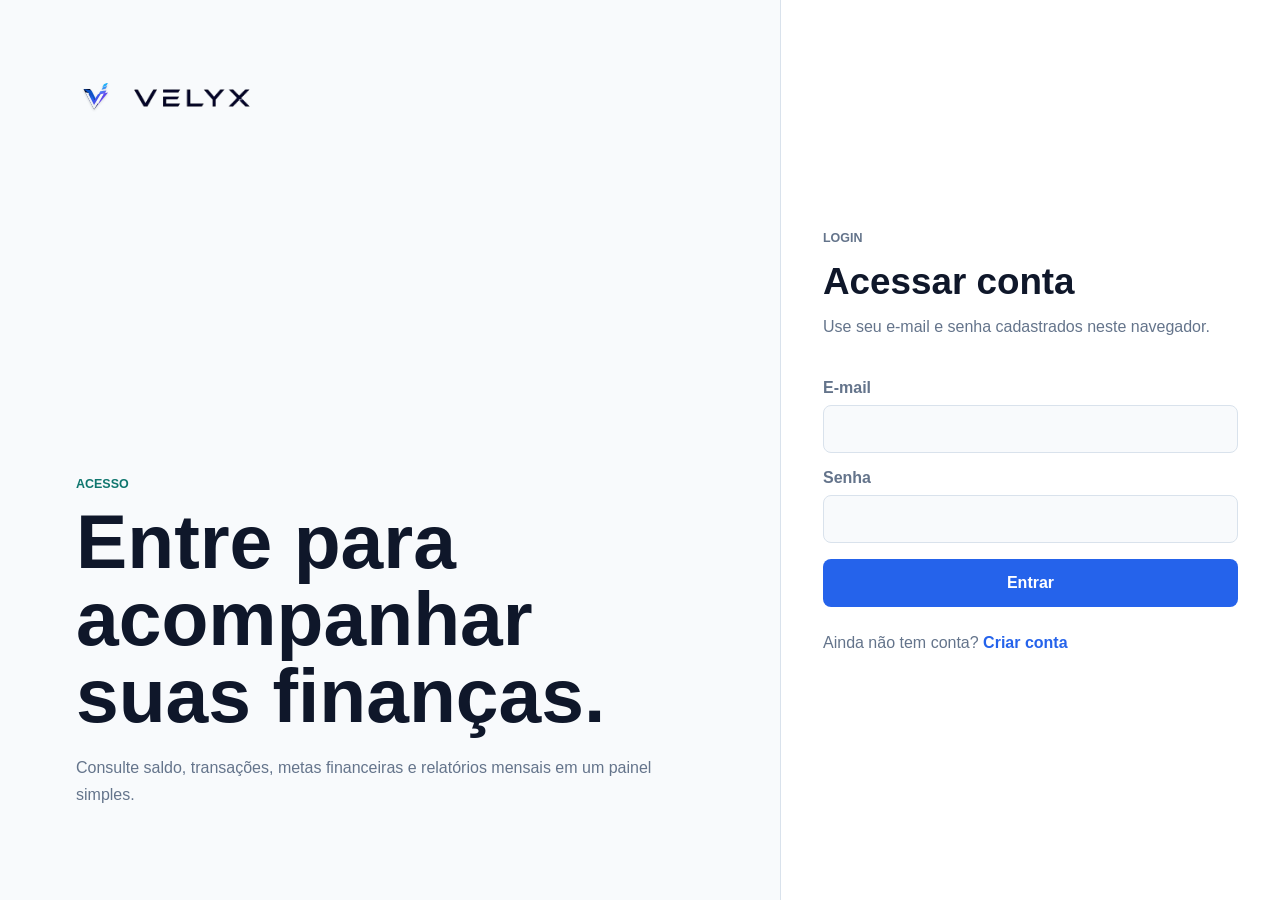
==== app.html @ f458ea2e "Add files via upload" ====
<!DOCTYPE html>
<html lang="pt-BR">
<head>
  <meta charset="UTF-8">
  <meta name="viewport" content="width=device-width, initial-scale=1.0">
  <title>Velyx | Painel financeiro</title>
  <meta name="description" content="Dashboard financeiro da Velyx para transacoes, metas, relatorios e exportacao mensal.">
  <link rel="icon" href="assets/brand/velyx-icon.svg" type="image/svg+xml">
  <link rel="stylesheet" href="styles/app.css">
</head>
<body>
  <div class="app-shell">
    <aside class="sidebar">
      <a class="brand" href="app.html" aria-label="Velyx">
        <img class="brand-icon" src="assets/brand/velyx-icon.svg" alt="" aria-hidden="true">
        <img class="brand-wordmark" src="assets/brand/velyx-wordmark.png" alt="" aria-hidden="true">
      </a>

      <div class="account-card">
        <span data-user-name>Conta</span>
        <strong data-user-plan>Dados locais</strong>
      </div>

      <nav class="side-nav" aria-label="Areas da Velyx">
        <button class="nav-item is-active" type="button" data-view-button="dashboard">Dashboard</button>
        <button class="nav-item" type="button" data-view-button="transactions">Transacoes</button>
        <button class="nav-item" type="button" data-view-button="income">Receitas</button>
        <button class="nav-item" type="button" data-view-button="expenses">Gastos</button>
        <button class="nav-item" type="button" data-view-button="goals">Metas financeiras</button>
        <button class="nav-item" type="button" data-view-button="reports">Relatorios</button>
        <button class="nav-item" type="button" data-view-button="profile">Perfil</button>
        <button class="nav-item" type="button" data-view-button="settings">Configuracoes</button>
      </nav>
    </aside>

    <main class="workspace">
      <header class="workspace-header">
        <div>
          <p class="eyebrow">Controle financeiro</p>
          <h1 data-view-title>Dashboard financeiro</h1>
        </div>
        <div class="header-actions">
          <input type="month" data-month-filter aria-label="Mes do painel">
          <button class="button button-secondary" type="button" data-logout>Sair</button>
        </div>
      </header>

      <section class="export-alert" data-monthly-export-alert hidden>
        <div>
          <strong>Seu relatorio do mes passado esta pronto para exportacao.</strong>
          <span data-pending-export-month></span>
        </div>
        <div class="export-alert-actions">
          <button class="button button-primary" type="button" data-export-pending-now>Exportar agora</button>
          <button class="button button-secondary" type="button" data-export-pending-later>Lembrar depois</button>
        </div>
      </section>

      <section class="app-view is-active" data-view="dashboard">
        <div class="view-heading">
          <h2>Resumo do mes</h2>
          <p>Veja saldo, receitas, gastos, economias, reserva de emergencia e ultimas movimentacoes.</p>
        </div>

        <div class="stats-grid">
          <article class="stat-card">
            <span>Saldo final</span>
            <strong data-current-balance>R$ 0,00</strong>
          </article>
          <article class="stat-card">
            <span>Receitas do mes</span>
            <strong data-monthly-income>R$ 0,00</strong>
          </article>
          <article class="stat-card">
            <span>Gastos do mes</span>
            <strong data-monthly-expenses>R$ 0,00</strong>
          </article>
          <article class="stat-card">
            <span>Economizado no mes</span>
            <strong data-monthly-savings>R$ 0,00</strong>
          </article>
        </div>

        <div class="dashboard-grid">
          <section class="panel">
            <div class="panel-title">
              <h3>Reserva de emergencia</h3>
              <strong data-main-goal-progress>0%</strong>
            </div>
            <p data-main-goal-title>Nenhuma meta vinculada a reserva.</p>
            <div class="progress-track"><span data-main-goal-fill></span></div>
            <small data-main-goal-values>Crie uma meta vinculada a categoria Reserva de emergencia.</small>
          </section>

          <section class="panel">
            <div class="panel-title">
              <h3>Maior categoria de gasto</h3>
              <strong data-top-category-value>R$ 0,00</strong>
            </div>
            <p data-top-category-name>Nenhum gasto registrado neste mes.</p>
          </section>

          <section class="panel wide-panel">
            <div class="panel-title">
              <h3>Ultimas transacoes</h3>
              <button class="text-button" type="button" data-shortcut-view="transactions">Ver todas</button>
            </div>
            <div class="item-list" data-latest-transactions></div>
          </section>
        </div>
      </section>

      <section class="app-view" data-view="transactions">
        <div class="view-heading">
          <h2>Transacoes</h2>
          <p>Crie, edite, exclua e filtre suas receitas, gastos e economias.</p>
        </div>
        <section class="panel">
          <form class="form-grid" data-transaction-form>
            <input type="hidden" name="transactionId">
            <label>
              <span>Tipo</span>
              <select name="type" required>
                <option value="income">Receita</option>
                <option value="expense">Gasto</option>
                <option value="saving">Economia</option>
              </select>
            </label>
            <label>
              <span>Categoria</span>
              <select name="category" data-category-select required></select>
            </label>
            <label>
              <span>Descricao</span>
              <input type="text" name="description" placeholder="Ex.: Mercado, salario, reserva">
            </label>
            <label>
              <span>Valor</span>
              <input type="number" name="amount" min="0.01" step="0.01" required>
            </label>
            <label>
              <span>Data</span>
              <input type="date" name="date" required>
            </label>
            <div class="form-actions">
              <button class="button button-primary" type="submit" data-transaction-submit>Salvar transacao</button>
              <button class="button button-secondary" type="button" data-cancel-transaction hidden>Cancelar edicao</button>
            </div>
          </form>
        </section>
        <section class="panel recovery-panel" data-recovery-panel hidden>
          <div class="panel-title">
            <h3>Transacoes encontradas para revisao</h3>
            <strong data-recovery-count>0</strong>
          </div>
          <p>Itens com valor R$ 67,00 ou data incompleta aparecem aqui para nao ficarem invisiveis no filtro mensal.</p>
          <div class="item-list" data-recovery-transactions></div>
        </section>
        <div class="item-list" data-transaction-list></div>
      </section>

      <section class="app-view" data-view="income">
        <div class="view-heading">
          <h2>Receitas</h2>
          <p>Acompanhe todos os valores recebidos no historico.</p>
        </div>
        <div class="item-list" data-income-list></div>
      </section>

      <section class="app-view" data-view="expenses">
        <div class="view-heading">
          <h2>Gastos</h2>
          <p>Veja suas despesas no historico e quais categorias pesam mais no orcamento.</p>
        </div>
        <div class="item-list" data-expense-list></div>
      </section>

      <section class="app-view" data-view="goals">
        <div class="view-heading">
          <h2>Metas financeiras</h2>
          <p>Crie metas com categoria vinculada. O valor atual e calculado automaticamente pelas economias dessa categoria.</p>
        </div>
        <section class="panel">
          <form class="form-grid goal-form-grid" data-goal-form>
            <input type="hidden" name="goalId">
            <label>
              <span>Titulo</span>
              <input type="text" name="title" required placeholder="Ex.: Reserva de emergencia">
            </label>
            <label>
              <span>Categoria vinculada</span>
              <select name="linkedCategory" data-goal-category-select required></select>
            </label>
            <label>
              <span>Valor alvo</span>
              <input type="number" name="targetAmount" min="0.01" step="0.01" required>
            </label>
            <label>
              <span>Prazo</span>
              <input type="date" name="deadline">
            </label>
            <label>
              <span>Status</span>
              <select name="status">
                <option value="active">Ativa</option>
                <option value="paused">Pausada</option>
                <option value="completed">Concluida</option>
              </select>
            </label>
            <div class="form-actions">
              <button class="button button-primary" type="submit" data-goal-submit>Salvar meta</button>
              <button class="button button-secondary" type="button" data-cancel-goal hidden>Cancelar edicao</button>
            </div>
          </form>
        </section>
        <div class="item-list goal-list" data-goal-list></div>
      </section>

      <section class="app-view" data-view="reports">
        <div class="view-heading">
          <h2>Relatorios</h2>
          <p>Analise categorias, comparacao mensal, saldo final e historico de transacoes.</p>
        </div>
        <div class="report-actions">
          <button class="button button-secondary" type="button" data-refresh-report>Atualizar relatorio</button>
          <label class="inline-field">
            <span>Periodo do Excel</span>
            <select data-export-period>
              <option value="current">Mes atual</option>
              <option value="previous">Mes anterior</option>
            </select>
          </label>
          <button class="button button-primary" type="button" data-export-excel>Exportar relatorio mensal</button>
        </div>
        <div class="report-grid">
          <section class="panel">
            <div class="panel-title">
              <h3>Gastos por categoria</h3>
            </div>
            <div class="bar-list" data-category-report></div>
          </section>
          <section class="panel">
            <div class="panel-title">
              <h3>Comparacao entre meses</h3>
            </div>
            <div class="series-chart" data-monthly-series></div>
          </section>
          <section class="panel wide-panel">
            <div class="panel-title">
              <h3>Historico do relatorio</h3>
              <strong data-report-count>0 transacoes</strong>
            </div>
            <div class="item-list" data-report-transactions></div>
          </section>
        </div>
      </section>

      <section class="app-view" data-view="profile">
        <div class="view-heading">
          <h2>Perfil</h2>
          <p>Atualize seus dados de acesso e identificacao.</p>
        </div>
        <section class="panel narrow-panel">
          <form class="stack-form" data-profile-form>
            <label>
              <span>Nome</span>
              <input type="text" name="name" required>
            </label>
            <label>
              <span>E-mail</span>
              <input type="email" name="email" required>
            </label>
            <button class="button button-primary" type="submit">Salvar perfil</button>
          </form>
        </section>
      </section>

      <section class="app-view" data-view="settings">
        <div class="view-heading">
          <h2>Configuracoes</h2>
          <p>Gerencie categorias e preferencias financeiras.</p>
        </div>
        <section class="panel narrow-panel">
          <div class="panel-title">
            <h3>Categorias personalizadas</h3>
            <strong>Livre</strong>
          </div>
          <form class="stack-form" data-category-form>
            <label>
              <span>Nova categoria</span>
              <input type="text" name="name" placeholder="Ex.: Pets, Impostos, Viagem">
            </label>
            <button class="button button-secondary" type="submit">Adicionar categoria</button>
          </form>
          <div class="tag-list" data-category-list></div>
        </section>
      </section>
    </main>
  </div>

  <div class="toast" data-toast role="status" aria-live="polite"></div>
  <script src="https://cdn.sheetjs.com/xlsx-0.20.3/package/dist/xlsx.full.min.js"></script>
  <script src="scripts/storage.js"></script>
  <script src="scripts/app.js"></script>
</body>
</html>
---- styles/app.css ----
:root {
  --bg-main: #F8FAFC;
  --bg-card: #FFFFFF;
  --bg-soft: #EEF2F7;
  --primary: #2563EB;
  --secondary: #0F766E;
  --success: #16A34A;
  --danger: #DC2626;
  --warning: #F59E0B;
  --text-main: #0F172A;
  --text-muted: #64748B;
  --border: #D9E2EC;
  --shadow: 0 18px 44px rgba(15, 23, 42, 0.08);
}

* {
  box-sizing: border-box;
}

body {
  margin: 0;
  background: var(--bg-main);
  color: var(--text-main);
  font-family: Arial, Helvetica, "Segoe UI", sans-serif;
}

button,
input,
select {
  font: inherit;
}

button {
  border: 0;
  cursor: pointer;
}

a {
  color: inherit;
  text-decoration: none;
}

h1,
h2,
h3,
p {
  margin-top: 0;
}

.app-shell {
  display: grid;
  min-height: 100vh;
  grid-template-columns: 282px minmax(0, 1fr);
}

.sidebar {
  position: sticky;
  top: 0;
  height: 100vh;
  display: flex;
  flex-direction: column;
  gap: 20px;
  padding: 22px;
  background: var(--bg-card);
  border-right: 1px solid var(--border);
}

.brand {
  display: inline-flex;
  align-items: center;
  gap: 10px;
}

.brand-icon {
  width: 42px;
  height: 42px;
}

.brand-wordmark {
  width: 116px;
}

.account-card,
.panel,
.stat-card,
.item-card {
  border: 1px solid var(--border);
  border-radius: 8px;
  background: var(--bg-card);
  box-shadow: var(--shadow);
}

.account-card {
  padding: 16px;
}

.account-card span,
.stat-card span,
.item-card span,
.panel small,
label span,
.eyebrow {
  color: var(--text-muted);
  font-weight: 800;
}

.account-card strong {
  display: block;
  margin-top: 8px;
  color: var(--primary);
}

.side-nav {
  display: grid;
  gap: 8px;
}

.nav-item {
  min-height: 42px;
  padding: 0 12px;
  border: 1px solid transparent;
  border-radius: 8px;
  background: transparent;
  color: var(--text-muted);
  text-align: left;
  font-weight: 900;
}

.nav-item:hover,
.nav-item.is-active {
  border-color: var(--border);
  background: var(--bg-soft);
  color: var(--text-main);
}

.workspace {
  min-width: 0;
  padding: 28px clamp(20px, 4vw, 54px) 54px;
}

.workspace-header {
  display: flex;
  align-items: center;
  justify-content: space-between;
  gap: 18px;
  margin-bottom: 28px;
}

.workspace-header h1 {
  margin-bottom: 0;
  font-size: clamp(2rem, 4vw, 3.1rem);
}

.eyebrow {
  margin-bottom: 10px;
  color: var(--secondary);
  font-size: 0.78rem;
  text-transform: uppercase;
}

.header-actions,
.form-actions,
.report-actions {
  display: flex;
  align-items: center;
  gap: 10px;
  flex-wrap: wrap;
}

.export-alert {
  display: flex;
  align-items: center;
  justify-content: space-between;
  gap: 16px;
  margin-bottom: 22px;
  padding: 16px;
  border: 1px solid rgba(245, 158, 11, 0.35);
  border-radius: 8px;
  background: #FFFBEB;
  color: var(--text-main);
}

.export-alert[hidden] {
  display: none;
}

.export-alert span {
  display: block;
  margin-top: 4px;
  color: var(--text-muted);
}

.export-alert-actions {
  display: flex;
  gap: 10px;
  flex-wrap: wrap;
}

.inline-field {
  min-width: 240px;
}

.button,
.text-button,
.item-action {
  display: inline-flex;
  align-items: center;
  justify-content: center;
  min-height: 42px;
  padding: 0 15px;
  border-radius: 8px;
  font-weight: 900;
}

.button-primary {
  background: var(--primary);
  color: #FFFFFF;
}

.button-secondary,
.item-action,
.text-button {
  border: 1px solid var(--border);
  background: var(--bg-card);
  color: var(--text-main);
}

.text-button {
  min-height: 34px;
  color: var(--primary);
}

.app-view {
  display: none;
}

.app-view.is-active {
  display: block;
}

.view-heading {
  max-width: 760px;
  margin-bottom: 22px;
}

.view-heading h2 {
  margin-bottom: 10px;
  font-size: 2.15rem;
}

.view-heading p,
.panel p,
.item-card p {
  color: var(--text-muted);
  line-height: 1.6;
}

.stats-grid,
.dashboard-grid,
.report-grid,
.plan-grid {
  display: grid;
  gap: 16px;
}

.stats-grid {
  grid-template-columns: repeat(4, minmax(0, 1fr));
  margin-bottom: 16px;
}

.stat-card,
.panel {
  padding: 18px;
}

.stat-card strong {
  display: block;
  margin-top: 10px;
  font-size: 1.65rem;
}

.dashboard-grid,
.report-grid {
  grid-template-columns: repeat(2, minmax(0, 1fr));
}

.wide-panel {
  grid-column: 1 / -1;
}

.narrow-panel {
  max-width: 680px;
}

.panel-title {
  display: flex;
  align-items: center;
  justify-content: space-between;
  gap: 12px;
  margin-bottom: 14px;
}

.panel-title h3 {
  margin-bottom: 0;
}

.panel-title strong {
  color: var(--primary);
}

.progress-track {
  overflow: hidden;
  height: 10px;
  margin: 14px 0;
  border-radius: 999px;
  background: var(--bg-soft);
}

.progress-track span {
  display: block;
  height: 100%;
  width: 0;
  background: var(--secondary);
}

.form-grid {
  display: grid;
  grid-template-columns: repeat(5, minmax(0, 1fr));
  gap: 12px;
  align-items: end;
}

.stack-form {
  display: grid;
  gap: 14px;
}

label {
  display: grid;
  gap: 8px;
}

input,
select {
  width: 100%;
  min-height: 44px;
  padding: 0 12px;
  border: 1px solid var(--border);
  border-radius: 8px;
  background: var(--bg-card);
  color: var(--text-main);
  outline: none;
}

input:focus,
select:focus {
  border-color: var(--primary);
  box-shadow: 0 0 0 3px rgba(37, 99, 235, 0.14);
}

.item-list {
  display: grid;
  gap: 10px;
  margin-top: 16px;
}

.item-card {
  display: grid;
  grid-template-columns: minmax(0, 1fr) auto;
  gap: 14px;
  align-items: center;
  padding: 16px;
}

.item-card.is-highlighted {
  border-color: rgba(245, 158, 11, 0.7);
  background: #FFFBEB;
}

.recovery-panel {
  margin-top: 16px;
  border-color: rgba(245, 158, 11, 0.45);
}

.item-card h3 {
  margin-bottom: 6px;
  font-size: 1rem;
}

.item-meta {
  display: flex;
  gap: 10px;
  flex-wrap: wrap;
}

.item-actions {
  display: flex;
  gap: 8px;
  flex-wrap: wrap;
  justify-content: flex-end;
}

.amount-income {
  color: var(--success);
}

.amount-expense {
  color: var(--danger);
}

.amount-saving {
  color: var(--secondary);
}

.bar-list,
.series-chart,
.tag-list {
  display: grid;
  gap: 12px;
}

.bar-row {
  display: flex;
  justify-content: space-between;
  gap: 12px;
  color: var(--text-muted);
  font-weight: 800;
}

.bar {
  overflow: hidden;
  height: 10px;
  border-radius: 999px;
  background: var(--bg-soft);
}

.bar span {
  display: block;
  height: 100%;
  background: var(--primary);
}

.series-chart {
  grid-template-columns: repeat(6, minmax(42px, 1fr));
  align-items: end;
  min-height: 240px;
}

.series-column {
  display: grid;
  align-content: end;
  gap: 8px;
  min-height: 220px;
}

.series-bar {
  min-height: 10px;
  border-radius: 8px 8px 0 0;
  background: var(--primary);
}

.series-column span {
  color: var(--text-muted);
  font-size: 0.78rem;
  font-weight: 800;
  text-align: center;
}

.plan-grid {
  grid-template-columns: repeat(2, minmax(0, 1fr));
}

.plan-card ul {
  margin: 16px 0;
  padding-left: 20px;
  color: var(--text-muted);
  line-height: 1.8;
}

.plan-card strong {
  display: block;
  color: var(--primary);
  font-size: 1.9rem;
}

.plan-card.is-featured {
  border-color: var(--primary);
}

.tag-list {
  grid-template-columns: repeat(auto-fit, minmax(140px, 1fr));
  margin-top: 16px;
}

.tag {
  padding: 10px 12px;
  border: 1px solid var(--border);
  border-radius: 8px;
  background: var(--bg-soft);
  font-weight: 800;
}

.toast {
  position: fixed;
  right: 20px;
  bottom: 20px;
  z-index: 40;
  max-width: 360px;
  padding: 14px 16px;
  border: 1px solid var(--border);
  border-radius: 8px;
  background: var(--bg-card);
  box-shadow: var(--shadow);
  opacity: 0;
  pointer-events: none;
  transform: translateY(8px);
  transition: opacity 160ms ease, transform 160ms ease;
}

.toast.is-visible {
  opacity: 1;
  transform: translateY(0);
}

@media (max-width: 1120px) {
  .app-shell {
    grid-template-columns: 1fr;
  }

  .sidebar {
    position: static;
    height: auto;
  }

  .side-nav {
    grid-template-columns: repeat(3, minmax(0, 1fr));
  }

  .stats-grid,
  .form-grid {
    grid-template-columns: repeat(2, minmax(0, 1fr));
  }
}

@media (max-width: 760px) {
  .workspace,
  .sidebar {
    padding: 18px;
  }

  .workspace-header,
  .header-actions,
  .report-actions,
  .export-alert,
  .export-alert-actions {
    align-items: stretch;
    flex-direction: column;
  }

  .side-nav,
  .stats-grid,
  .dashboard-grid,
  .report-grid,
  .plan-grid,
  .form-grid,
  .item-card {
    grid-template-columns: 1fr;
  }

  .button,
  .header-actions input,
  .inline-field {
    width: 100%;
  }
}
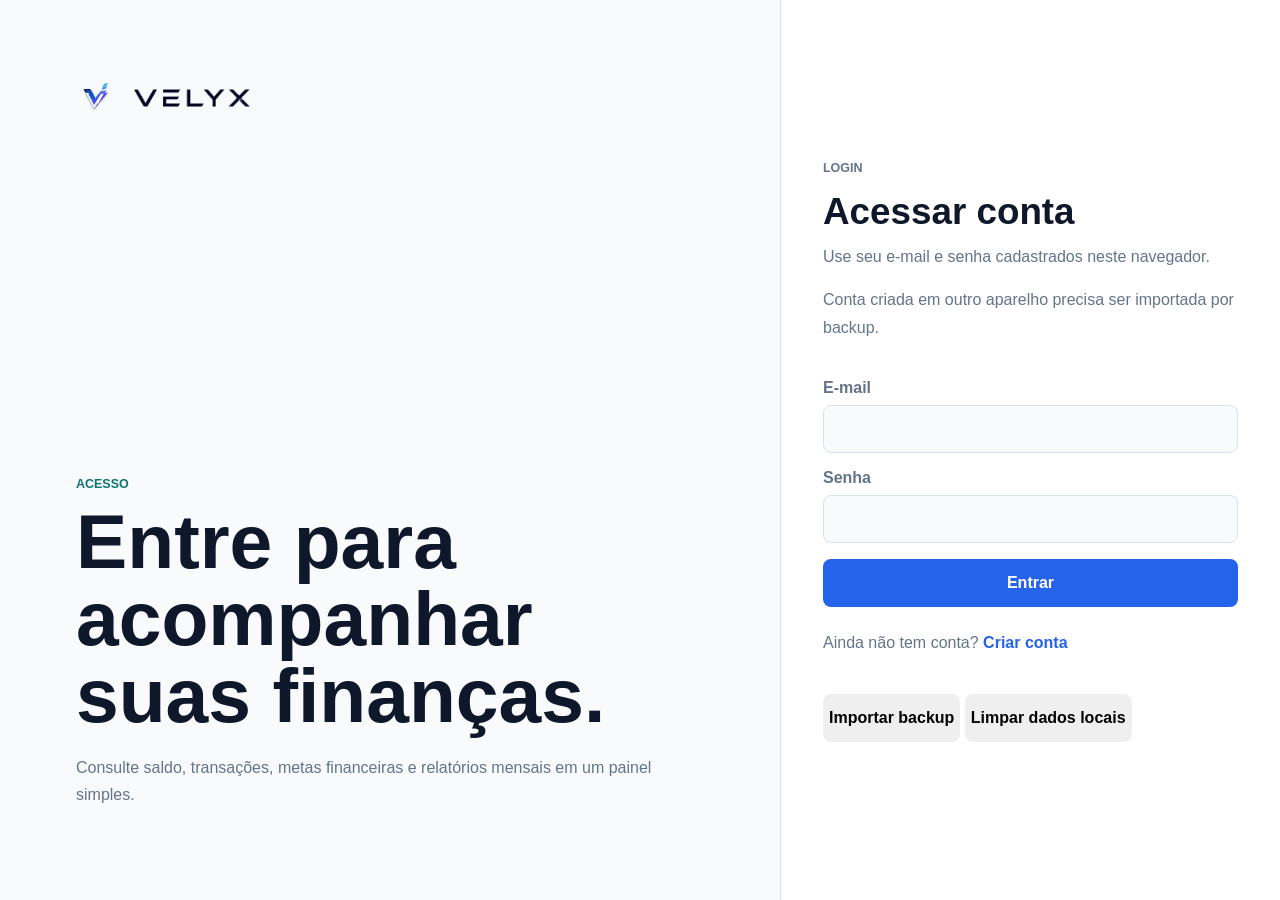
==== commit cbe32a00: "Add files via upload" ====
--- a/app.html
+++ b/app.html
@@ -294,6 +294,19 @@
           </form>
           <div class="tag-list" data-category-list></div>
         </section>
+        <section class="panel narrow-panel backup-panel">
+          <div class="panel-title">
+            <h3>Backup local</h3>
+            <strong>GitHub Pages</strong>
+          </div>
+          <p>Use o backup para levar sua conta e seus dados deste navegador para outro dispositivo.</p>
+          <div class="backup-actions">
+            <button class="button button-primary" type="button" data-export-backup>Exportar backup</button>
+            <button class="button button-secondary" type="button" data-import-backup-button>Importar backup</button>
+            <button class="button button-secondary danger-outline" type="button" data-clear-local>Limpar dados locais</button>
+            <input type="file" accept="application/json" data-import-backup hidden>
+          </div>
+        </section>
       </section>
     </main>
   </div>
